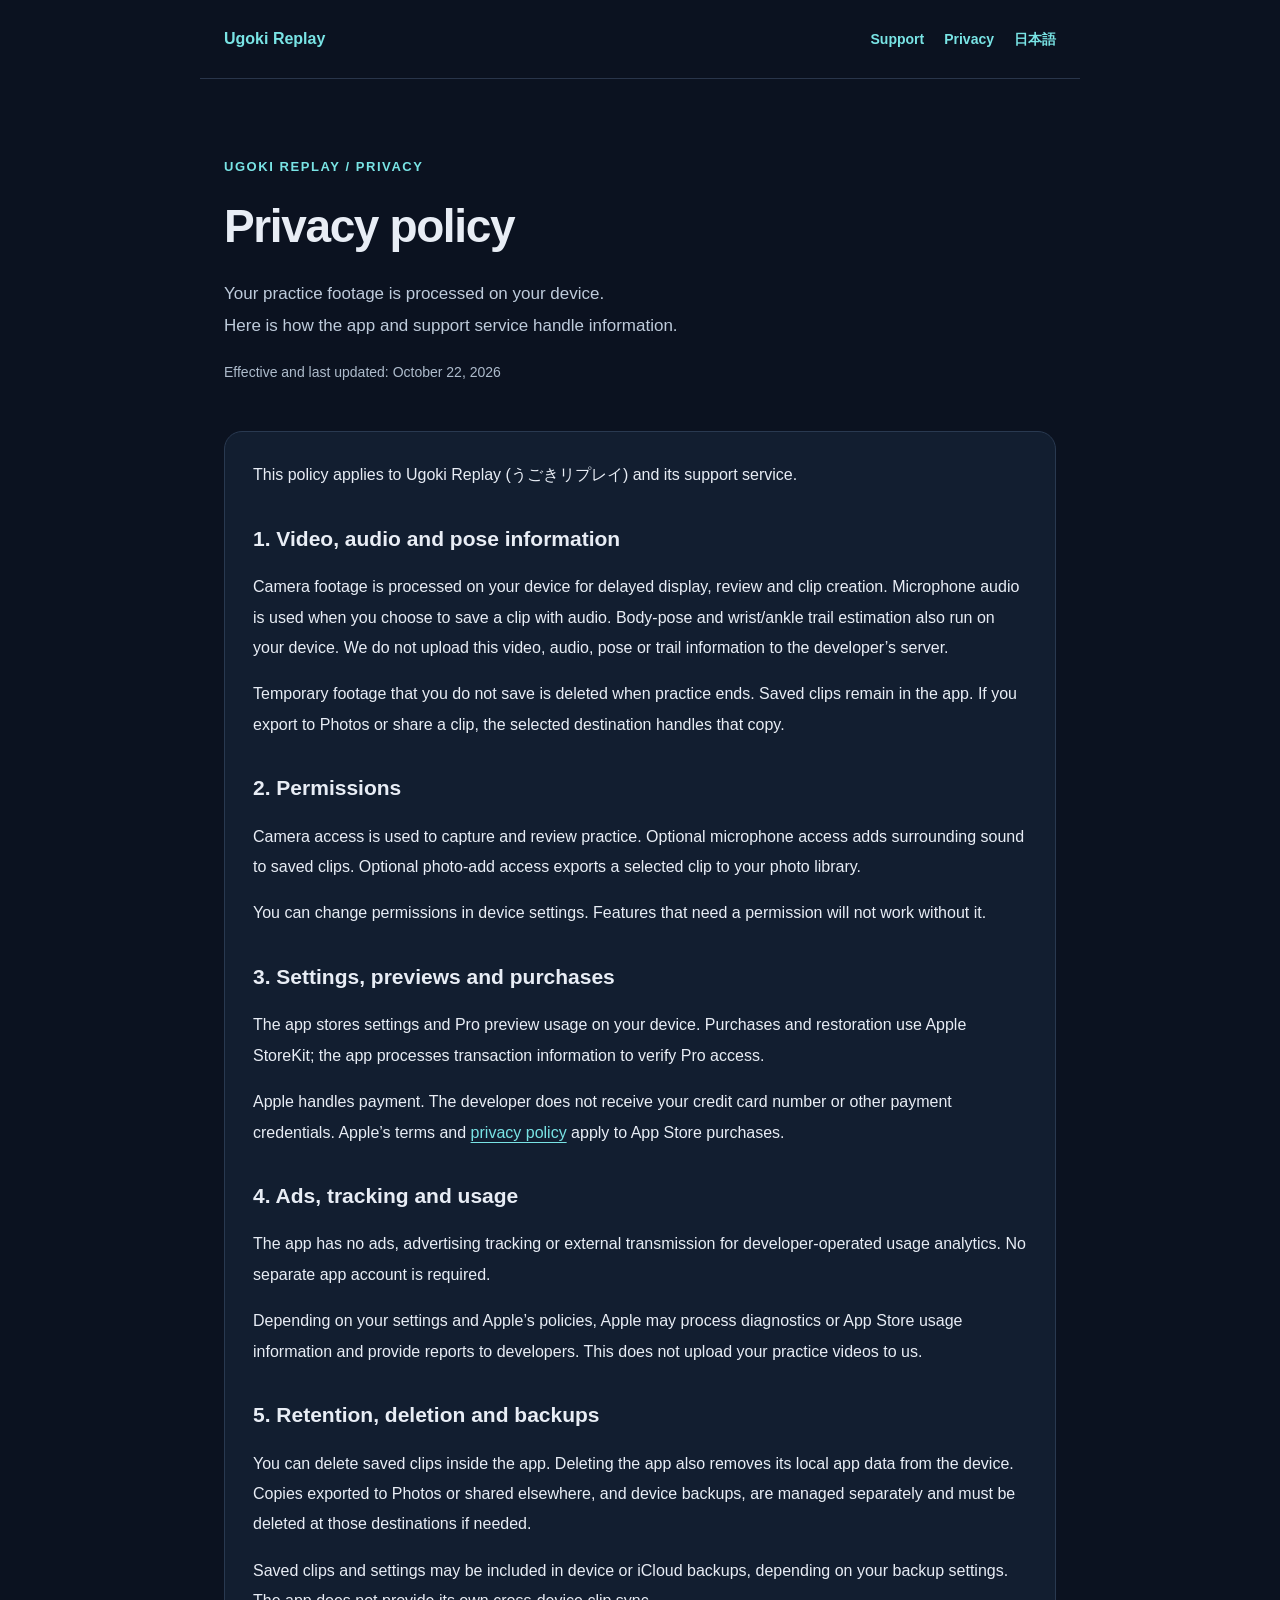
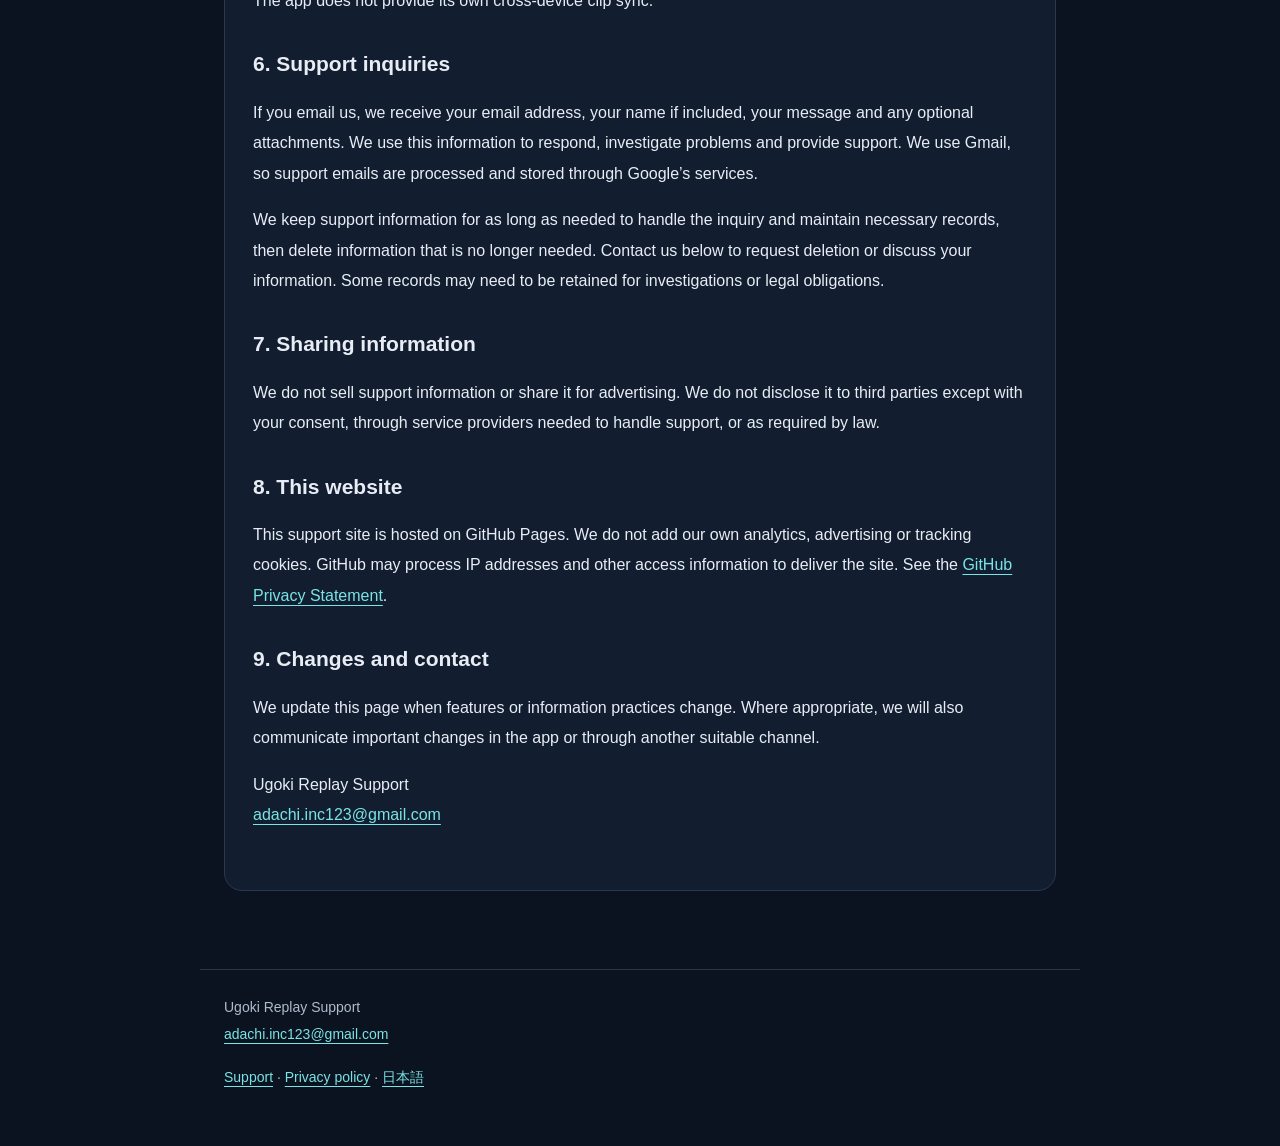
==== ugoki-replay/privacy-en.html @ 545ee2aa "Add English support and privacy pages" ====
<!doctype html><html lang="en"><head><meta charset="utf-8"><meta name="viewport" content="width=device-width,initial-scale=1"><title>Privacy policy | Ugoki Replay</title><meta name="description" content="How Ugoki Replay handles camera footage, audio, purchases, backups and support inquiries."><meta name="theme-color" content="#0b1220"><link rel="stylesheet" href="style.css"></head><body><header><a href="support-en.html">Ugoki Replay</a><nav aria-label="Main navigation"><a href="support-en.html">Support</a><a href="privacy-en.html">Privacy</a><a href="./" lang="ja">日本語</a></nav></header><main><div class="hero"><span class="eyebrow">UGOKI REPLAY / PRIVACY</span><h1>Privacy policy</h1><p class="lead">Your practice footage is processed on your device.<br>Here is how the app and support service handle information.</p><p class="muted">Effective and last updated: October 22, 2026</p></div><article class="policy card"><p>This policy applies to Ugoki Replay (うごきリプレイ) and its support service.</p><section><h2>1. Video, audio and pose information</h2><p>Camera footage is processed on your device for delayed display, review and clip creation. Microphone audio is used when you choose to save a clip with audio. Body-pose and wrist/ankle trail estimation also run on your device. We do not upload this video, audio, pose or trail information to the developer’s server.</p><p>Temporary footage that you do not save is deleted when practice ends. Saved clips remain in the app. If you export to Photos or share a clip, the selected destination handles that copy.</p></section><section><h2>2. Permissions</h2><p>Camera access is used to capture and review practice. Optional microphone access adds surrounding sound to saved clips. Optional photo-add access exports a selected clip to your photo library.</p><p>You can change permissions in device settings. Features that need a permission will not work without it.</p></section><section><h2>3. Settings, previews and purchases</h2><p>The app stores settings and Pro preview usage on your device. Purchases and restoration use Apple StoreKit; the app processes transaction information to verify Pro access.</p><p>Apple handles payment. The developer does not receive your credit card number or other payment credentials. Apple’s terms and <a href="https://www.apple.com/legal/privacy/">privacy policy</a> apply to App Store purchases.</p></section><section><h2>4. Ads, tracking and usage</h2><p>The app has no ads, advertising tracking or external transmission for developer-operated usage analytics. No separate app account is required.</p><p>Depending on your settings and Apple’s policies, Apple may process diagnostics or App Store usage information and provide reports to developers. This does not upload your practice videos to us.</p></section><section><h2>5. Retention, deletion and backups</h2><p>You can delete saved clips inside the app. Deleting the app also removes its local app data from the device. Copies exported to Photos or shared elsewhere, and device backups, are managed separately and must be deleted at those destinations if needed.</p><p>Saved clips and settings may be included in device or iCloud backups, depending on your backup settings. The app does not provide its own cross-device clip sync.</p></section><section><h2>6. Support inquiries</h2><p>If you email us, we receive your email address, your name if included, your message and any optional attachments. We use this information to respond, investigate problems and provide support. We use Gmail, so support emails are processed and stored through Google’s services.</p><p>We keep support information for as long as needed to handle the inquiry and maintain necessary records, then delete information that is no longer needed. Contact us below to request deletion or discuss your information. Some records may need to be retained for investigations or legal obligations.</p></section><section><h2>7. Sharing information</h2><p>We do not sell support information or share it for advertising. We do not disclose it to third parties except with your consent, through service providers needed to handle support, or as required by law.</p></section><section><h2>8. This website</h2><p>This support site is hosted on GitHub Pages. We do not add our own analytics, advertising or tracking cookies. GitHub may process IP addresses and other access information to deliver the site. See the <a href="https://docs.github.com/en/site-policy/privacy-policies/github-general-privacy-statement">GitHub Privacy Statement</a>.</p></section><section><h2>9. Changes and contact</h2><p>We update this page when features or information practices change. Where appropriate, we will also communicate important changes in the app or through another suitable channel.</p><p>Ugoki Replay Support<br><a href="mailto:adachi.inc123@gmail.com">adachi.inc123@gmail.com</a></p></section></article></main><footer><p>Ugoki Replay Support<br><a href="mailto:adachi.inc123@gmail.com">adachi.inc123@gmail.com</a></p><p><a href="support-en.html">Support</a> · <a href="privacy-en.html">Privacy policy</a> · <a href="./" lang="ja">日本語</a></p></footer></body></html>
---- ugoki-replay/style.css ----
*{box-sizing:border-box}html{color-scheme:dark;scroll-behavior:smooth}body{margin:0;background:#0b1220;color:#e8edf5;font-family:-apple-system,BlinkMacSystemFont,"Hiragino Sans","Noto Sans JP",sans-serif;line-height:1.9}a{color:#79e4e5;text-underline-offset:4px}a:hover{color:#b8ffff}a:focus-visible,summary:focus-visible{outline:3px solid #79e4e5;outline-offset:5px}header,main,footer{max-width:880px;margin:auto;padding:24px}header{display:flex;justify-content:space-between;gap:20px;align-items:center;border-bottom:1px solid #29354a}header a{font-weight:700;text-decoration:none}nav{display:flex;gap:20px;font-size:14px}.hero{padding:48px 0 30px}.eyebrow{color:#79e4e5;font-size:13px;letter-spacing:.12em;font-weight:700}h1{font-size:clamp(30px,6vw,46px);line-height:1.4;letter-spacing:-.03em;margin:12px 0 20px}h2{font-size:23px;line-height:1.5;margin:0 0 18px}h3{font-size:17px;margin:24px 0 6px}p{margin:0 0 16px}.lead{color:#becbdb;font-size:17px}.card{padding:28px;background:#121e30;border:1px solid #293950;border-radius:18px;margin:0 0 24px}.tag{display:inline-block;border:1px solid #34505c;border-radius:30px;padding:3px 12px;color:#a4eeee;font-size:13px}.button{display:inline-block;background:#79e4e5;color:#07151d;font-weight:700;text-decoration:none;padding:11px 22px;border-radius:10px;overflow-wrap:anywhere}.button:hover{background:#b8ffff;color:#07151d}.muted,footer{color:#aebccc;font-size:14px}ol,ul{padding-left:1.5em}li{margin:8px 0}details{border-top:1px solid #2a3b51;padding:17px 0}summary{font-weight:700;cursor:pointer}details p{margin:12px 0 0}footer{border-top:1px solid #29354a;margin-top:30px;padding-bottom:40px}.contents{display:flex;gap:12px 20px;flex-wrap:wrap;font-size:14px}.policy section{margin:32px 0}.policy h2{font-size:21px}table{border-collapse:collapse;width:100%;font-size:14px}th,td{border-bottom:1px solid #304058;padding:12px;text-align:left;vertical-align:top}th{width:28%;color:#a4eeee}section[id]{scroll-margin-top:24px}@media(max-width:560px){header,main,footer{padding:20px}header{align-items:flex-start;flex-direction:column;gap:8px}nav{gap:16px}.hero{padding-top:30px}.card{padding:22px}h2{font-size:21px}th,td{padding:10px 6px}}
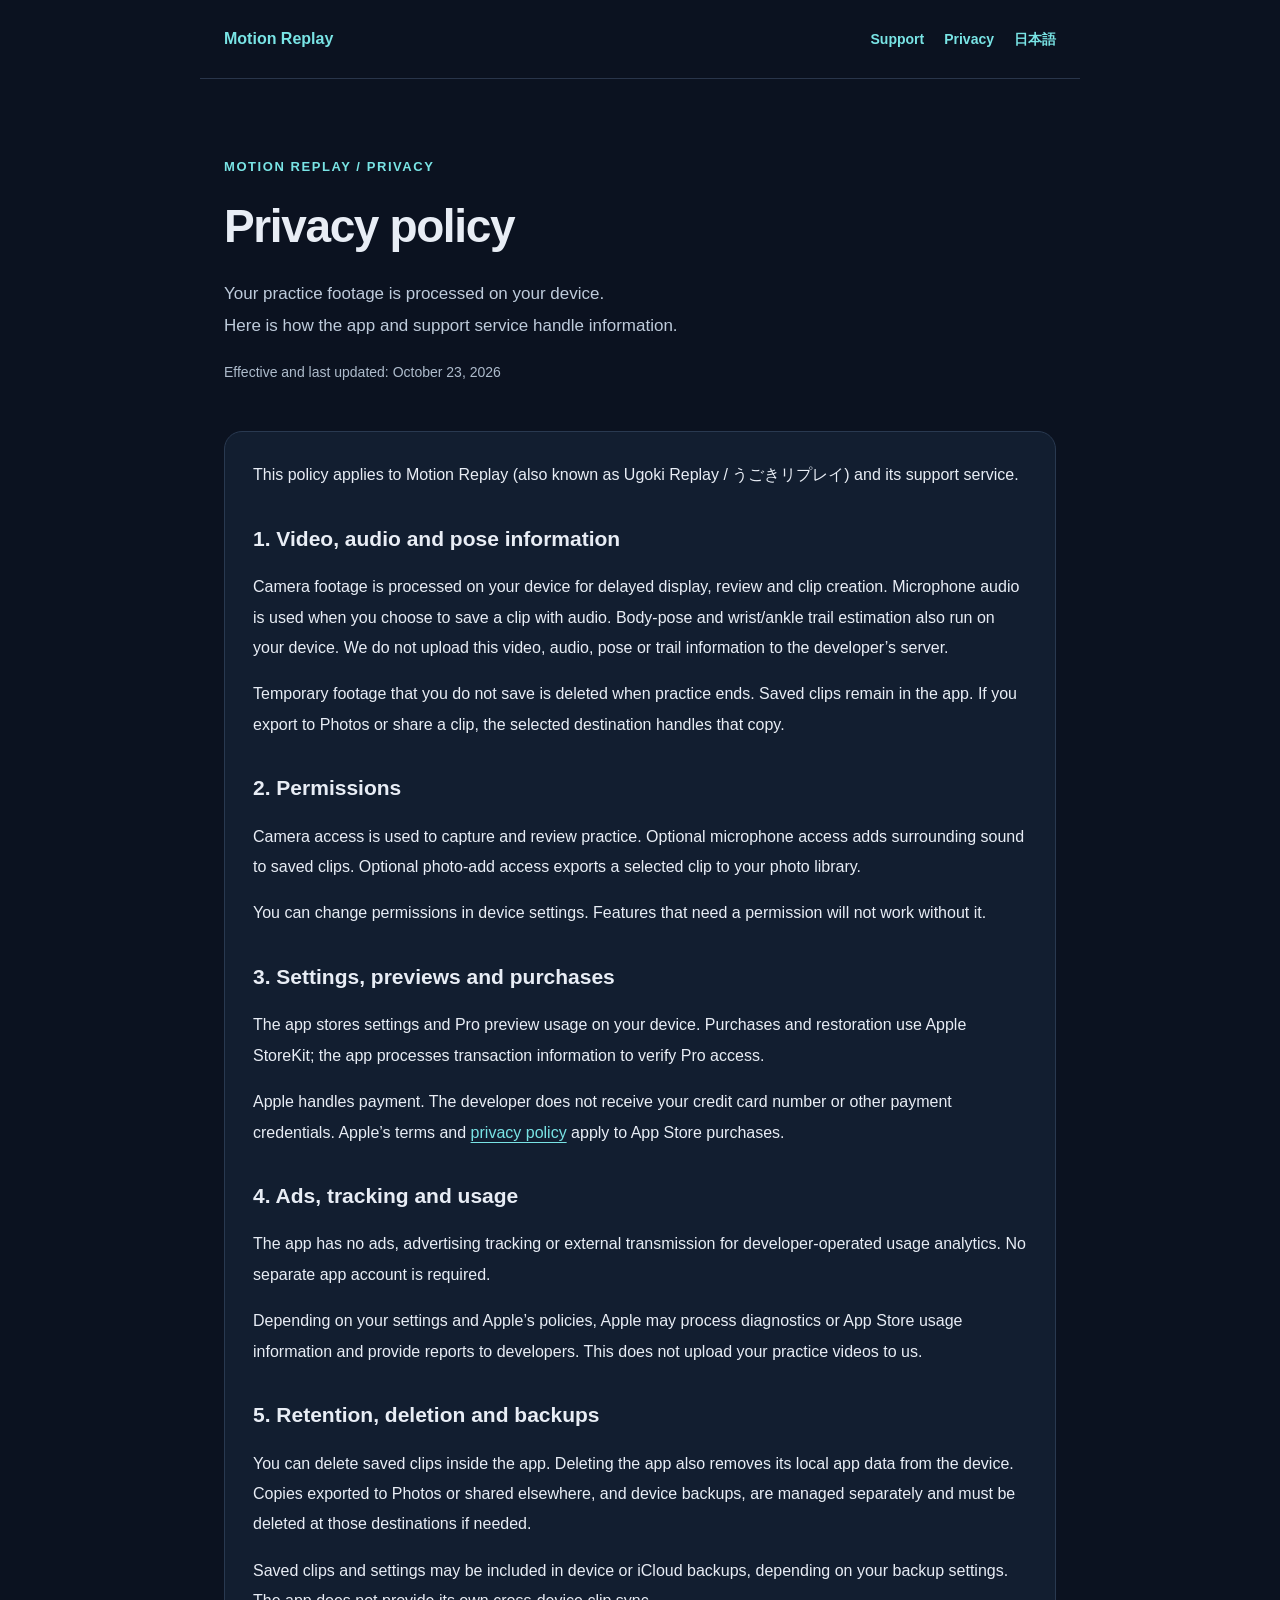
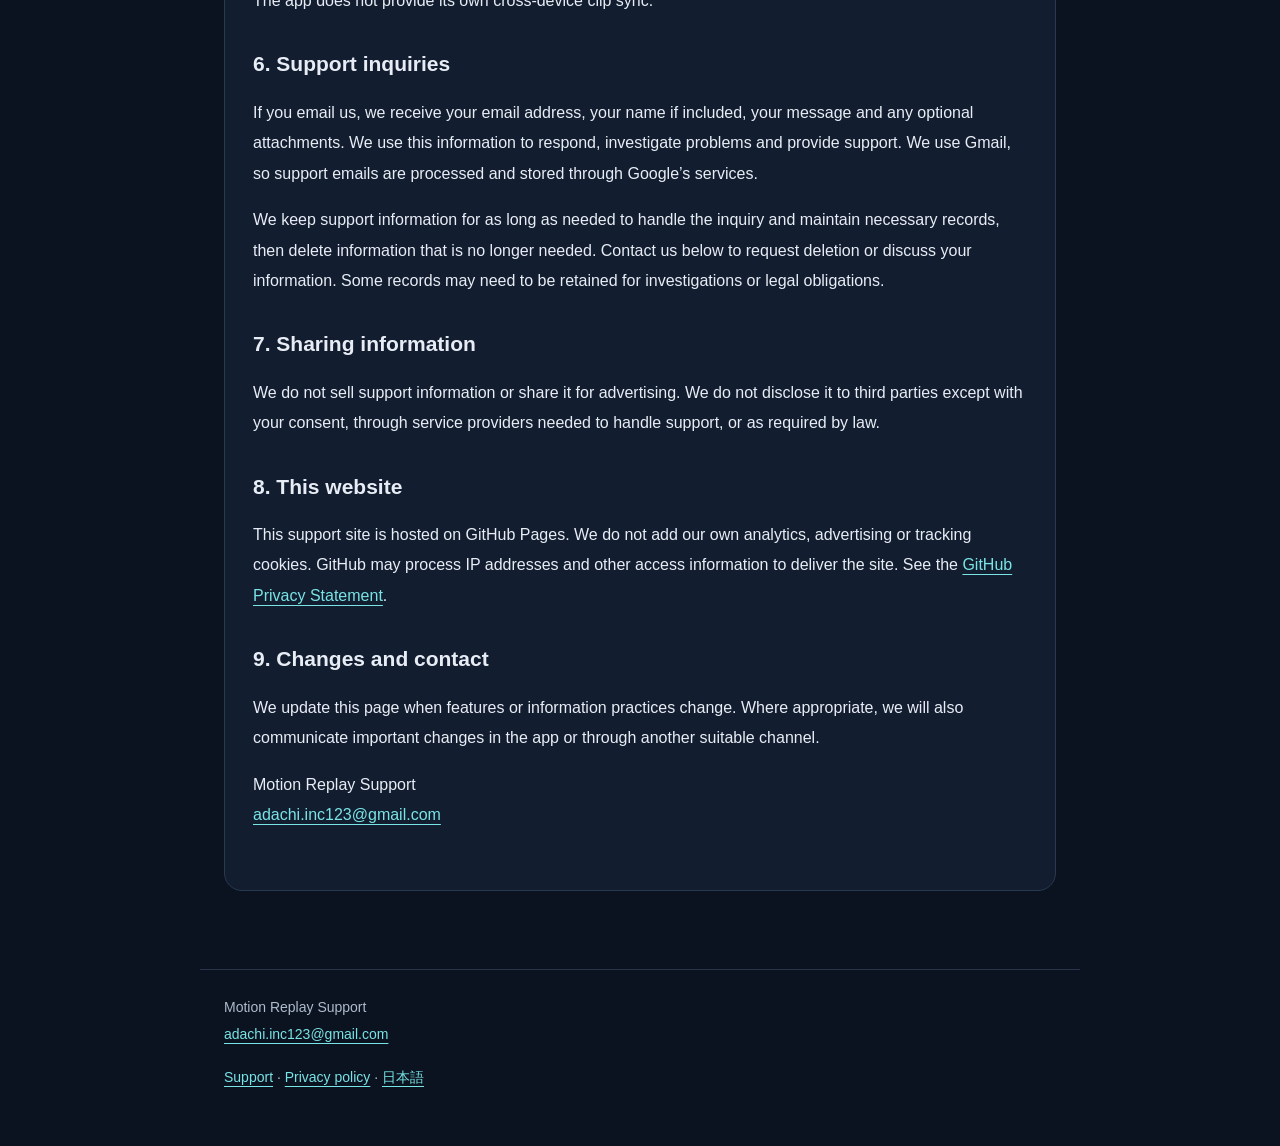
==== commit b5291a73: "Rename English app support to Motion Replay" ====
--- a/ugoki-replay/privacy-en.html
+++ b/ugoki-replay/privacy-en.html
@@ -1 +1 @@
-<!doctype html><html lang="en"><head><meta charset="utf-8"><meta name="viewport" content="width=device-width,initial-scale=1"><title>Privacy policy | Ugoki Replay</title><meta name="description" content="How Ugoki Replay handles camera footage, audio, purchases, backups and support inquiries."><meta name="theme-color" content="#0b1220"><link rel="stylesheet" href="style.css"></head><body><header><a href="support-en.html">Ugoki Replay</a><nav aria-label="Main navigation"><a href="support-en.html">Support</a><a href="privacy-en.html">Privacy</a><a href="./" lang="ja">日本語</a></nav></header><main><div class="hero"><span class="eyebrow">UGOKI REPLAY / PRIVACY</span><h1>Privacy policy</h1><p class="lead">Your practice footage is processed on your device.<br>Here is how the app and support service handle information.</p><p class="muted">Effective and last updated: October 22, 2026</p></div><article class="policy card"><p>This policy applies to Ugoki Replay (うごきリプレイ) and its support service.</p><section><h2>1. Video, audio and pose information</h2><p>Camera footage is processed on your device for delayed display, review and clip creation. Microphone audio is used when you choose to save a clip with audio. Body-pose and wrist/ankle trail estimation also run on your device. We do not upload this video, audio, pose or trail information to the developer’s server.</p><p>Temporary footage that you do not save is deleted when practice ends. Saved clips remain in the app. If you export to Photos or share a clip, the selected destination handles that copy.</p></section><section><h2>2. Permissions</h2><p>Camera access is used to capture and review practice. Optional microphone access adds surrounding sound to saved clips. Optional photo-add access exports a selected clip to your photo library.</p><p>You can change permissions in device settings. Features that need a permission will not work without it.</p></section><section><h2>3. Settings, previews and purchases</h2><p>The app stores settings and Pro preview usage on your device. Purchases and restoration use Apple StoreKit; the app processes transaction information to verify Pro access.</p><p>Apple handles payment. The developer does not receive your credit card number or other payment credentials. Apple’s terms and <a href="https://www.apple.com/legal/privacy/">privacy policy</a> apply to App Store purchases.</p></section><section><h2>4. Ads, tracking and usage</h2><p>The app has no ads, advertising tracking or external transmission for developer-operated usage analytics. No separate app account is required.</p><p>Depending on your settings and Apple’s policies, Apple may process diagnostics or App Store usage information and provide reports to developers. This does not upload your practice videos to us.</p></section><section><h2>5. Retention, deletion and backups</h2><p>You can delete saved clips inside the app. Deleting the app also removes its local app data from the device. Copies exported to Photos or shared elsewhere, and device backups, are managed separately and must be deleted at those destinations if needed.</p><p>Saved clips and settings may be included in device or iCloud backups, depending on your backup settings. The app does not provide its own cross-device clip sync.</p></section><section><h2>6. Support inquiries</h2><p>If you email us, we receive your email address, your name if included, your message and any optional attachments. We use this information to respond, investigate problems and provide support. We use Gmail, so support emails are processed and stored through Google’s services.</p><p>We keep support information for as long as needed to handle the inquiry and maintain necessary records, then delete information that is no longer needed. Contact us below to request deletion or discuss your information. Some records may need to be retained for investigations or legal obligations.</p></section><section><h2>7. Sharing information</h2><p>We do not sell support information or share it for advertising. We do not disclose it to third parties except with your consent, through service providers needed to handle support, or as required by law.</p></section><section><h2>8. This website</h2><p>This support site is hosted on GitHub Pages. We do not add our own analytics, advertising or tracking cookies. GitHub may process IP addresses and other access information to deliver the site. See the <a href="https://docs.github.com/en/site-policy/privacy-policies/github-general-privacy-statement">GitHub Privacy Statement</a>.</p></section><section><h2>9. Changes and contact</h2><p>We update this page when features or information practices change. Where appropriate, we will also communicate important changes in the app or through another suitable channel.</p><p>Ugoki Replay Support<br><a href="mailto:adachi.inc123@gmail.com">adachi.inc123@gmail.com</a></p></section></article></main><footer><p>Ugoki Replay Support<br><a href="mailto:adachi.inc123@gmail.com">adachi.inc123@gmail.com</a></p><p><a href="support-en.html">Support</a> · <a href="privacy-en.html">Privacy policy</a> · <a href="./" lang="ja">日本語</a></p></footer></body></html>
+<!doctype html><html lang="en"><head><meta charset="utf-8"><meta name="viewport" content="width=device-width,initial-scale=1"><title>Privacy policy | Motion Replay</title><meta name="description" content="How Motion Replay handles camera footage, audio, purchases, backups and support inquiries."><meta name="theme-color" content="#0b1220"><link rel="stylesheet" href="style.css"></head><body><header><a href="support-en.html">Motion Replay</a><nav aria-label="Main navigation"><a href="support-en.html">Support</a><a href="privacy-en.html">Privacy</a><a href="./" lang="ja">日本語</a></nav></header><main><div class="hero"><span class="eyebrow">MOTION REPLAY / PRIVACY</span><h1>Privacy policy</h1><p class="lead">Your practice footage is processed on your device.<br>Here is how the app and support service handle information.</p><p class="muted">Effective and last updated: October 23, 2026</p></div><article class="policy card"><p>This policy applies to Motion Replay (also known as Ugoki Replay / うごきリプレイ) and its support service.</p><section><h2>1. Video, audio and pose information</h2><p>Camera footage is processed on your device for delayed display, review and clip creation. Microphone audio is used when you choose to save a clip with audio. Body-pose and wrist/ankle trail estimation also run on your device. We do not upload this video, audio, pose or trail information to the developer’s server.</p><p>Temporary footage that you do not save is deleted when practice ends. Saved clips remain in the app. If you export to Photos or share a clip, the selected destination handles that copy.</p></section><section><h2>2. Permissions</h2><p>Camera access is used to capture and review practice. Optional microphone access adds surrounding sound to saved clips. Optional photo-add access exports a selected clip to your photo library.</p><p>You can change permissions in device settings. Features that need a permission will not work without it.</p></section><section><h2>3. Settings, previews and purchases</h2><p>The app stores settings and Pro preview usage on your device. Purchases and restoration use Apple StoreKit; the app processes transaction information to verify Pro access.</p><p>Apple handles payment. The developer does not receive your credit card number or other payment credentials. Apple’s terms and <a href="https://www.apple.com/legal/privacy/">privacy policy</a> apply to App Store purchases.</p></section><section><h2>4. Ads, tracking and usage</h2><p>The app has no ads, advertising tracking or external transmission for developer-operated usage analytics. No separate app account is required.</p><p>Depending on your settings and Apple’s policies, Apple may process diagnostics or App Store usage information and provide reports to developers. This does not upload your practice videos to us.</p></section><section><h2>5. Retention, deletion and backups</h2><p>You can delete saved clips inside the app. Deleting the app also removes its local app data from the device. Copies exported to Photos or shared elsewhere, and device backups, are managed separately and must be deleted at those destinations if needed.</p><p>Saved clips and settings may be included in device or iCloud backups, depending on your backup settings. The app does not provide its own cross-device clip sync.</p></section><section><h2>6. Support inquiries</h2><p>If you email us, we receive your email address, your name if included, your message and any optional attachments. We use this information to respond, investigate problems and provide support. We use Gmail, so support emails are processed and stored through Google’s services.</p><p>We keep support information for as long as needed to handle the inquiry and maintain necessary records, then delete information that is no longer needed. Contact us below to request deletion or discuss your information. Some records may need to be retained for investigations or legal obligations.</p></section><section><h2>7. Sharing information</h2><p>We do not sell support information or share it for advertising. We do not disclose it to third parties except with your consent, through service providers needed to handle support, or as required by law.</p></section><section><h2>8. This website</h2><p>This support site is hosted on GitHub Pages. We do not add our own analytics, advertising or tracking cookies. GitHub may process IP addresses and other access information to deliver the site. See the <a href="https://docs.github.com/en/site-policy/privacy-policies/github-general-privacy-statement">GitHub Privacy Statement</a>.</p></section><section><h2>9. Changes and contact</h2><p>We update this page when features or information practices change. Where appropriate, we will also communicate important changes in the app or through another suitable channel.</p><p>Motion Replay Support<br><a href="mailto:adachi.inc123@gmail.com">adachi.inc123@gmail.com</a></p></section></article></main><footer><p>Motion Replay Support<br><a href="mailto:adachi.inc123@gmail.com">adachi.inc123@gmail.com</a></p><p><a href="support-en.html">Support</a> · <a href="privacy-en.html">Privacy policy</a> · <a href="./" lang="ja">日本語</a></p></footer></body></html>
